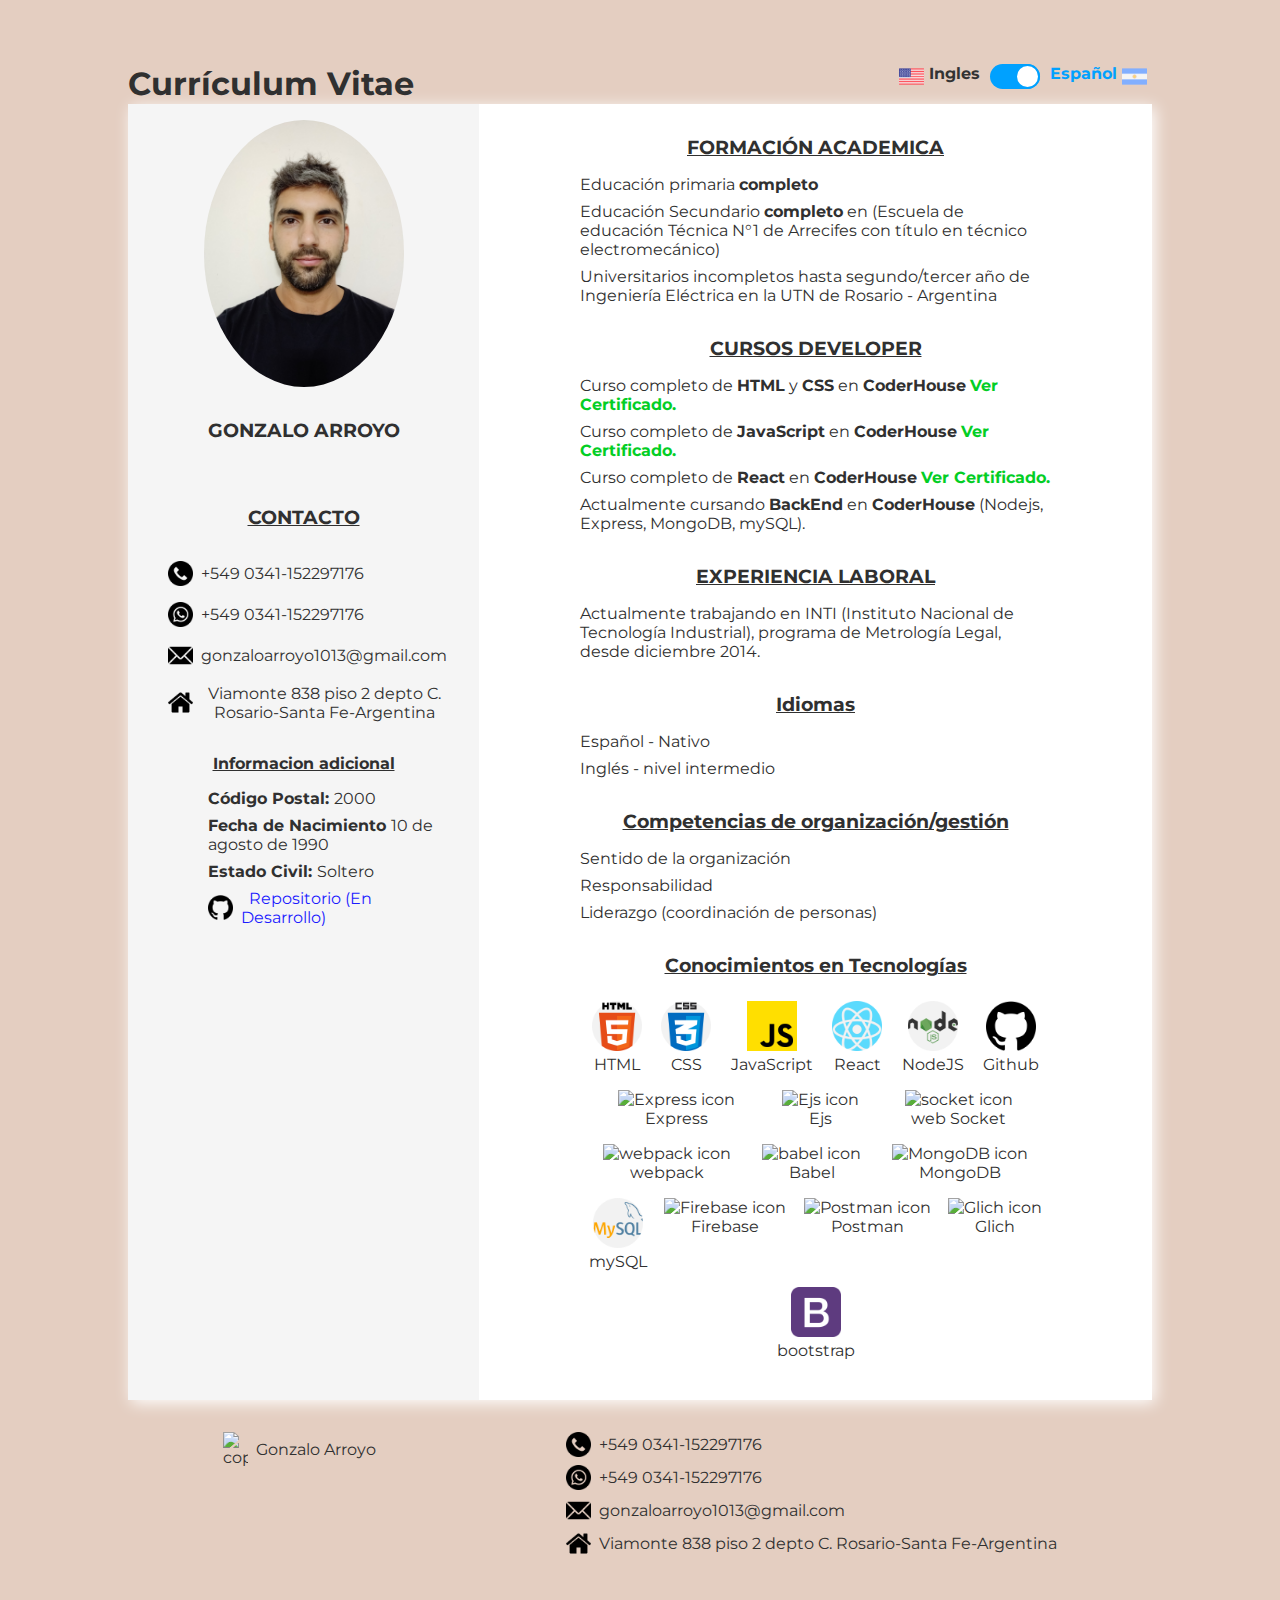
==== es/index.html @ c32cd2bb "Se agrego opcion idiomas" ====
<!DOCTYPE html>
<html lang="en">
<head>
    <meta charset="UTF-8">
    <meta http-equiv="X-UA-Compatible" content="IE=edge">
    <meta name="viewport" content="width=device-width, initial-scale=1.0">
    <title>CV G Arroyo</title>
    <link rel="stylesheet" href="../css/style.css">
    <link rel="preconnect" href="https://fonts.googleapis.com">
    <link rel="preconnect" href="https://fonts.gstatic.com" crossorigin>
    <link href="https://fonts.googleapis.com/css2?family=Montserrat&display=swap" rel="stylesheet">
</head>
<body class="body__cv">
    <header class="header">
        <h1 class="title"><a href="../index.html" class="link__page">Currículum Vitae</a></h1>
        <div class="language">
            <img src="../img/flag united-states.png" alt="flag-en">
            <span>Ingles</span>
            <input type="checkbox" class="check" checked>
            <span>Español</span>
            <img src="../img/flag argentina.png" alt="flag-es">
        </div>
    </header>
    <div class="container">
        <main class="container__contact">
            <figure>
                <img src="../img/gonza pretty.jpg" alt="img" class="img__profile"> 
            </figure>
            <h3 class="name">GONZALO ARROYO</h3>
            <div class="data__contact">
                <h3 class="sub__title">CONTACTO</h3>
                <figure class="container__figures">
                    <img src="../img/phone-call.png" alt="phone" class="icons">
                    <figcaption>+549 0341-152297176</figcaption>
                </figure>
                <figure class="container__figures">
                    <img src="../img/whatsapp.png" alt="whatsapp" class="icons">
                    <figcaption>+549 0341-152297176</figcaption>
                </figure>
                <figure class="container__figures">
                    <img src="../img/email.png" alt="email" class="icons">
                    <figcaption>gonzaloarroyo1013@gmail.com</figcaption>
                </figure>
                <figure class="container__figures">
                    <img src="../img/home.png" alt="direction" class="icons">
                    <figcaption>Viamonte 838 piso 2 depto C. Rosario-Santa Fe-Argentina</figcaption>
                </figure>
                <div class="more__info">
                    <h4>Informacion adicional</h4>
                    <div class="info">
                        <p><span>Código Postal: </span>2000</p>	
                        <p><span>Fecha de Nacimiento </span>10 de agosto de 1990</p>
                        <p><span>Estado Civil: </span>Soltero</p>
                        <div class="repositori">
                            <img src="../img/github.png" alt="github" class="icon__git">
                            <label><a href="https://github.com/Gonzalo1013/E-Commers.git">Repositorio (En Desarrollo)</a></label>
                        </div>
                    </div>
                </div>
            </div>
        </main>
        <section class="container__information">
            <div class="information">
                <div class="education"> 
                    <h3 class="sub__titles">FORMACIÓN ACADEMICA</h3>
                    <p>Educación primaria <span>completo</span></p>
                    <p>Educación Secundario <span>completo</span> en (Escuela de educación Técnica N°1 de Arrecifes con título en técnico electromecánico)</p>
                    <p>Universitarios incompletos hasta segundo/tercer año de Ingeniería Eléctrica en la UTN de Rosario - Argentina</p>
                    <h3 class="sub__titles">CURSOS DEVELOPER</h3>
                    <p>Curso completo de <span>HTML</span> y <span>CSS</span> en <span>CoderHouse</span>  <a class="link__certificate" href="../pages/es-developer.html">Ver Certificado.</a></p>
                    <p>Curso completo de <span>JavaScript</span> en <span>CoderHouse</span>  <a class="link__certificate" href="../pages/es-javascript.html">Ver Certificado.</a></p>
                    <p>Curso completo de <span>React</span> en <span>CoderHouse</span>  <a class="link__certificate" href="../pages/es-react.html">Ver Certificado.</a></p>
                    <p>Actualmente cursando <span>BackEnd</span> en <span>CoderHouse</span> (Nodejs, Express, MongoDB, mySQL).</p>
                </div>
                <div class="more__skins">
                    <div class="works">
                        <h3 class="sub__titles">EXPERIENCIA LABORAL</h3>
                        <p>Actualmente trabajando en <span>INTI</span> (Instituto Nacional de Tecnología Industrial), programa de  Metrología Legal, desde diciembre 2014.</p>
                    </div>
                    <div class="container__languages">
                        <h3 class="sub__titles">Idiomas</h3>
                        <p>Español - Nativo</p>
                        <p>Inglés - nivel intermedio</p>
                    </div>
                    <div class="container__competition">
                        <h3 class="sub__titles">Competencias de organización/gestión</h3>
                        <p>Sentido de la organización</p>
                        <p>Responsabilidad</p>
                        <p>Liderazgo (coordinación de personas)</p>
                    </div>
                </div>
                <div class="container__technologies">
                    <h3 class="sub__titles">Conocimientos en Tecnologías</h3>
                    <div class="container__icons">
                        <figure class="icon">
                            <img src="../img/html-5.png" alt="HTML5 icon">
                        <figcaption>HTML</figcaption>
                        </figure>
                        <figure class="icon">
                            <img src="../img/css.png" alt="CSS icon">
                            <figcaption>CSS</figcaption>
                        </figure>
                        <figure class="icon">
                            <img src="../img/js.png" alt="JavaScript icon">
                            <figcaption>JavaScript</figcaption>
                        </figure>
                        <figure class="icon">
                            <img src="../img/react.png" alt="React icon">
                            <figcaption>React</figcaption>
                        </figure>
                        <figure class="icon">
                            <img src="../img/nodejs.png" alt="Nodejs icon">
                            <figcaption>NodeJS</figcaption>
                        </figure>
                        <figure class="icon">
                            <img src="../img/github.png" alt="github icon">
                            <figcaption>Github</figcaption>
                        </figure>
                        <figure class="icon">
                            <img src="https://camo.githubusercontent.com/e8415d73a68fc6689f7582a0504ff0880a56f3d97e391e765079b8131c0dd65d/68747470733a2f2f6432656970397366336f6f3663322e636c6f756466726f6e742e6e65742f746167732f696d616765732f3030302f3030302f3335392f7371756172655f3235362f657870726573736a736c6f676f2e706e67" alt="Express icon">
                            <figcaption>Express</figcaption>
                        </figure>
                        <figure class="icon">
                            <img src="https://pbs.twimg.com/profile_images/2199543684/ejs_400x400.png" alt="Ejs icon">
                            <figcaption>Ejs</figcaption>
                        </figure>
                        <figure class="icon">
                            <img src="https://i0.wp.com/www.drouiz.com/wp-content/uploads/2018/09/connectivity.png?ssl=1" alt="socket icon">
                            <figcaption>web Socket</figcaption>
                        </figure>
                        <figure class="icon">
                            <img src="https://res.cloudinary.com/crunchbase-production/image/upload/c_lpad,h_256,w_256,f_auto,q_auto:eco,dpr_1/xjrq2dftkvmx9sipkiln" alt="webpack icon">
                            <figcaption>webpack</figcaption>
                        </figure>
                        <figure class="icon">
                            <img src="https://lh3.googleusercontent.com/Zyrm7fHj-nMxtWJULUSdENPy6JqPolkCELnSr4unngXjQdvKiRjkzQA8xvqt1maUxWXVxrQ7XCXU9Cn3w63TXl95-w=w128-h128-e365-rj-sc0x00ffffff" alt="babel icon">
                            <figcaption>Babel</figcaption>
                        </figure>
                        <figure class="icon"> 
                            <img src="https://colmenaenlanube.es/wp-content/uploads/2021/04/mongodb-compass.png" alt="MongoDB icon">
                            <figcaption>MongoDB</figcaption>
                        </figure>
                        <figure class="icon">
                            <img src="../img/mysql.png" alt="mySQL icon">
                            <figcaption>mySQL</figcaption>
                        </figure>
                        <figure class="icon">
                            <img src="https://s3.amazonaws.com/ionic-marketplace/demo-firebase-ionic-5/icon.png" alt="Firebase icon">
                            <figcaption>Firebase</figcaption>
                        </figure>
                        <figure class="icon">
                            <img src="https://res.cloudinary.com/crunchbase-production/image/upload/c_lpad,h_256,w_256,f_auto,q_auto:eco,dpr_1/z8zb2smxpm2idu5anl2h" alt="Postman icon">
                            <figcaption>Postman</figcaption>
                        </figure>
                        <figure class="icon">
                            <img src="https://res.cloudinary.com/crunchbase-production/image/upload/c_lpad,h_256,w_256,f_auto,q_auto:eco,dpr_1/c0rxhmekxtyetqkwubxb" alt="Glich icon">
                            <figcaption>Glich</figcaption>
                        </figure>
                        <figure class="icon">
                            <img src="../img/bootstrap.png" alt="bootstrap icon">
                            <figcaption>bootstrap</figcaption>
                        </figure>
                    </div>
                </div>
            </div>
        </section>
    </div>
    <footer class="footer">
        <div>
            <figure class="icon__copyrigth">
                <img src="https://upload.wikimedia.org/wikipedia/commons/thumb/b/b0/Copyright.svg/2048px-Copyright.svg.png" alt="copyrigth" class="img__copyrigth">
                <figcaption>Gonzalo Arroyo</figcaption>
            </figure>
        </div>
        <div>
            <figure class="icon__copyrigth">
                <img src="../img/phone-call.png" alt="phone" class="img__copyrigth">
                <figcaption>+549 0341-152297176</figcaption>
            </figure>
            <figure class="icon__copyrigth">
                <img src="../img/whatsapp.png" alt="whatsapp" class="img__copyrigth">
                <figcaption>+549 0341-152297176</figcaption>
            </figure>
            <figure class="icon__copyrigth">
                <img src="../img/email.png" alt="email" class="img__copyrigth">
                <figcaption>gonzaloarroyo1013@gmail.com</figcaption>
            </figure>
            <figure class="icon__copyrigth">
                <img src="../img/home.png" alt="direction" class="img__copyrigth">
                <figcaption>Viamonte 838 piso 2 depto C. Rosario-Santa Fe-Argentina</figcaption>
            </figure>
        </div>
    </footer>
    <script src="../js/app.js"></script>
</body>
</html>
---- css/style.css ----
*{
    margin: 0;
    padding: 0;
}
body{
    background-color: #E4CEC1;
    color: #303030;
    margin: 5% 10%;
    font-family: 'Montserrat', sans-serif;
}
/*------------------HEADER-------------*/
.header{
    display: flex;  
    justify-content: space-between;
}
.header .title .link__page{
    text-decoration: none;
    color: #303030;
    margin-bottom: 16px;
}
.header .title .link__page:hover{
    color: rgb(100, 216, 255);
}
.language{
    display:flex;
}
.language img{
    width: 25px;
    margin-bottom: 15px;
    margin-right: 5px;
    margin-left: 5px;
}
.language span:nth-of-type(1){
    color: #333;
    margin-right: 10px;
    font-weight: bold;
}
.language span:nth-of-type(2){
    color: #00a1ff;
    margin-left: 10px;
    font-weight: bold;  
}
.language .check{
   position: relative;
   width: 50px;
   height: 10px;
}
.language .check:before{
    content: '';
    width: 50px;
    height: 25px;
    background: #333;
    position: absolute;
    border-radius: 50px 50px;
    
}
.language .check:after{
    content:'';
    position: absolute;
    width: 25px;
    height: 25px;
    background-color: #fff;
    border-radius: 25px;
    border: solid 2px #333;
    box-sizing: border-box;
    transition: 0.25s;
}
.language .check:checked:after{
    left: 25px;
    border: 2px solid #00a1ff;
}
.language .check:checked:before{
    background-color: #00a1ff;
}



/*-+----------------INFORMATION CONTACT----------------*/
.container{
    display: flex;
    box-shadow: white 3px 3px 15px;
    
}
.container .container__contact{
    background-color: #f5f5f5;
}
.container .container__contact figure{
    display: flex;
    justify-content: center;
    text-align: center; 
    margin: 16px;
}
.container .container__contact figure .img__profile{
    width: 200px;
    border-radius: 50%;
}
.container__contact .data__contact{
    display: block;
    margin: 64px 16px ;
    overflow: hidden;
}
.container__contact .data__contact .container__figures{
    display: flex;
    justify-content: left;
    align-items: center;
    margin-bottom: 8px;
}
.container__contact .data__contact figure .icons{
    width: 25px;
    margin: 0px 8px;
}
.name{
    margin-top: 32px;
    font-style: underline;
    text-align: center;
}

.container__contact .data__contact .sub__title{
    text-align: center;
    text-decoration: underline;
    margin-bottom: 32px;
}
.more__info h4{
    text-align: center;
    margin: 32px 0px 16px 0px;
    text-decoration: underline  ;
}
.more__info .info{
    margin-left: 64px;
}
.more__info .info span{
    font-weight: bold;
}
.more__info .info p{
    margin-top: 8px;
}
/* LINK GITHUB */
.repositori{
    display: flex;
    align-items: center;
    margin-top: 8px;
}
.repositori .icon__git{
    width: 25px;
    margin-right: 8px;
}
.repositori a{
    text-decoration: none;
    color: rgb(28, 28, 255);
    padding: 8px;
}
.repositori a:hover{
    color: #fff;
    background-color: #000;
}


/*--------INFORMATION----------------*/
/*-------EDUCATION*--------*/

.container .container__information{
    background-color: #fff;
}
.information{
    margin: 32px 15%;

}
.information .education span{
    font-weight: bold;
}
.information .education  p{
    margin: 8px 0px;
}
.information .education .link__certificate{
    text-decoration: none;
    font-weight: bolder;
    color: #03ce25;
}
.information .education .link__certificate:hover{
    text-decoration: underline;
}
.container__information .information .more_skins p{
    font-weight: bolder;
}
.sub__titles{
    text-align: center;
    text-decoration: underline;
    margin: 32px 0px 16px 0px;
}
.container__icons{
    display: flex;
    flex-flow: row wrap;
}

body section .icon img{
    width: 50px;
}
/*------------WORK EXPERIENCE------------------*/
/*-------COMPETENCIAS------------*/
.container__competition p{
    margin-bottom: 8px;
}
/*-----------------LANGUAGES-------------*/
.container__languages p{
    margin-bottom: 8px;
}

/*---------------------TECHNOLOGIES-----------------*/
.container__technologies .container__icons{
    display: flex;
    flex-flow: wrap row;
    justify-content: space-evenly;
    text-align: center;
}
.container__technologies .container__icons .icon{
    margin: 8px;
}

/*----------------------FOOTER -------------------*/
.footer{
    display: flex;
    justify-content: space-around;
    margin-top: 32px;
}
.footer .icon__copyrigth{
    display: flex;
    align-items: center;
    margin-bottom: 8px;
}
.footer .icon__copyrigth .img__copyrigth{
    margin-right: 8px;
    width: 25px;
}
/*-------------------------PAGES----------------------------*/

.body__pages{
    background-color: #E4CEC1;
    color: #303030;
    margin: 5% 10%;
    font-family: 'Montserrat', sans-serif;
}
.body__pages .main__pages{
    text-align: center;
    margin-top: 32px;
}
.body__pages .main__pages .img__certificate{
    width: 100%;
}
.body__pages .button__to__cv{
    text-align: center;
    margin: 32px 0px;
}
.body__pages .button__to__cv .btn__back{
    width: 200px;
    border:solid balck;
}
.body__pages .button__to__cv .link__btn{
    text-decoration: none;
    color: #000;
}

/*----------------MEDIA QUERYS-------------*/

@media screen and (max-width: 768px){
    .container{
        display: flex;
        flex-direction: column;        
    }
    .footer{
        display: flex;
        flex-direction: column;
    }
    .container__contact .data__contact{
        margin: 32px 0px ;
        overflow-x: scroll;
    }
}
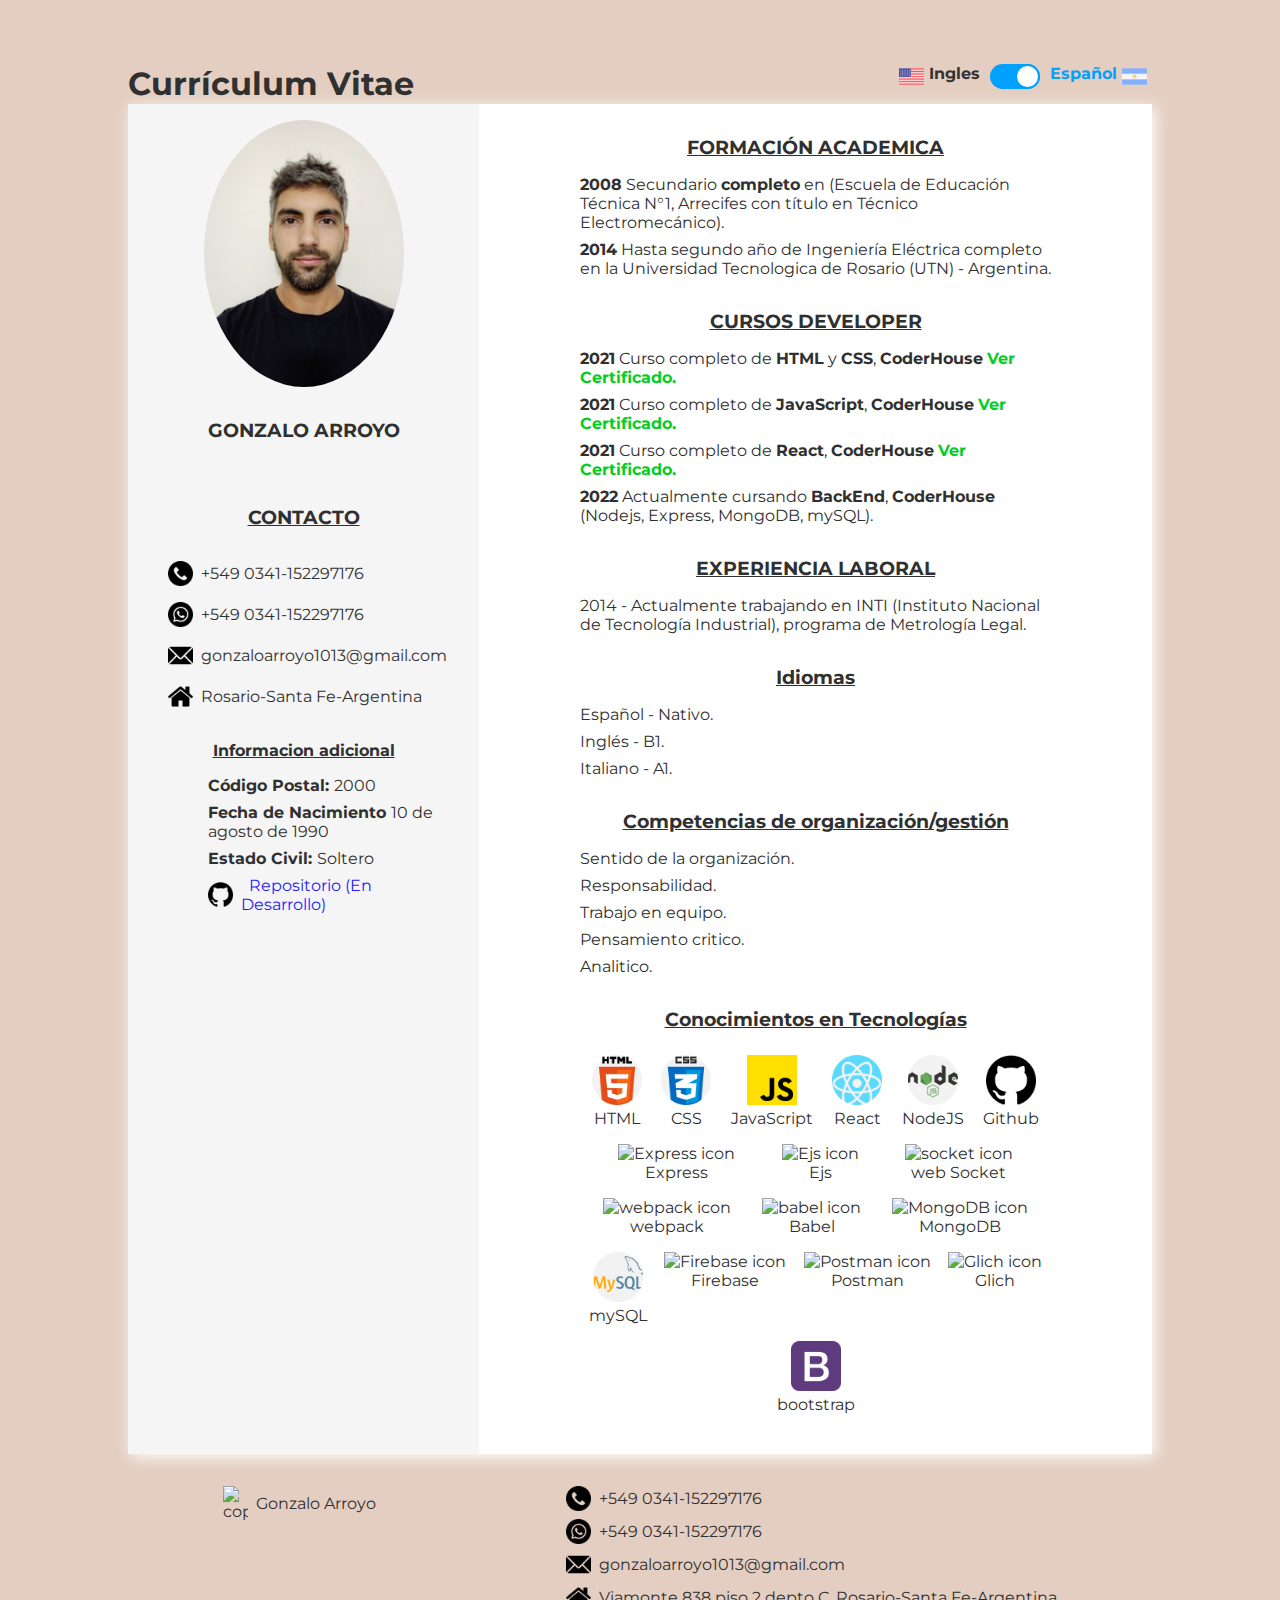
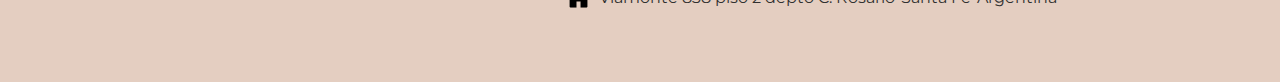
==== commit 385314f0: "Arreglos ortograficos" ====
--- a/es/index.html
+++ b/es/index.html
@@ -43,7 +43,7 @@
                 </figure>
                 <figure class="container__figures">
                     <img src="../img/home.png" alt="direction" class="icons">
-                    <figcaption>Viamonte 838 piso 2 depto C. Rosario-Santa Fe-Argentina</figcaption>
+                    <figcaption>Rosario-Santa Fe-Argentina</figcaption>
                 </figure>
                 <div class="more__info">
                     <h4>Informacion adicional</h4>
@@ -63,30 +63,33 @@
             <div class="information">
                 <div class="education"> 
                     <h3 class="sub__titles">FORMACIÓN ACADEMICA</h3>
-                    <p>Educación primaria <span>completo</span></p>
-                    <p>Educación Secundario <span>completo</span> en (Escuela de educación Técnica N°1 de Arrecifes con título en técnico electromecánico)</p>
-                    <p>Universitarios incompletos hasta segundo/tercer año de Ingeniería Eléctrica en la UTN de Rosario - Argentina</p>
+                    <!-- <p>Educación primaria <span>completo</span></p> -->
+                    <p><span>2008</span> Secundario <span>completo</span> en (Escuela de Educación Técnica N°1, Arrecifes con título en Técnico Electromecánico).</p>
+                    <p><span>2014</span> Hasta segundo año de Ingeniería Eléctrica completo en la Universidad Tecnologica de Rosario (UTN) - Argentina.</p>
                     <h3 class="sub__titles">CURSOS DEVELOPER</h3>
-                    <p>Curso completo de <span>HTML</span> y <span>CSS</span> en <span>CoderHouse</span>  <a class="link__certificate" href="../pages/es-developer.html">Ver Certificado.</a></p>
-                    <p>Curso completo de <span>JavaScript</span> en <span>CoderHouse</span>  <a class="link__certificate" href="../pages/es-javascript.html">Ver Certificado.</a></p>
-                    <p>Curso completo de <span>React</span> en <span>CoderHouse</span>  <a class="link__certificate" href="../pages/es-react.html">Ver Certificado.</a></p>
-                    <p>Actualmente cursando <span>BackEnd</span> en <span>CoderHouse</span> (Nodejs, Express, MongoDB, mySQL).</p>
+                    <p><span>2021</span> Curso completo de <span>HTML</span> y <span>CSS</span>, <span>CoderHouse</span>  <a class="link__certificate" href="../pages/es-developer.html">Ver Certificado.</a></p>
+                    <p><span>2021</span> Curso completo de <span>JavaScript</span>, <span>CoderHouse</span>  <a class="link__certificate" href="../pages/es-javascript.html">Ver Certificado.</a></p>
+                    <p><span>2021</span> Curso completo de <span>React</span>, <span>CoderHouse</span>  <a class="link__certificate" href="../pages/es-react.html">Ver Certificado.</a></p>
+                    <p><span>2022</span> Actualmente cursando <span>BackEnd</span>, <span>CoderHouse</span> (Nodejs, Express, MongoDB, mySQL).</p>
                 </div>
                 <div class="more__skins">
                     <div class="works">
                         <h3 class="sub__titles">EXPERIENCIA LABORAL</h3>
-                        <p>Actualmente trabajando en <span>INTI</span> (Instituto Nacional de Tecnología Industrial), programa de  Metrología Legal, desde diciembre 2014.</p>
+                        <p>2014 - Actualmente trabajando en <span>INTI</span> (Instituto Nacional de Tecnología Industrial), programa de  Metrología Legal.</p>
                     </div>
                     <div class="container__languages">
                         <h3 class="sub__titles">Idiomas</h3>
-                        <p>Español - Nativo</p>
-                        <p>Inglés - nivel intermedio</p>
+                        <p>Español - Nativo.</p>
+                        <p>Inglés - B1.</p>
+                        <P>Italiano - A1.</P>
                     </div>
                     <div class="container__competition">
                         <h3 class="sub__titles">Competencias de organización/gestión</h3>
-                        <p>Sentido de la organización</p>
-                        <p>Responsabilidad</p>
-                        <p>Liderazgo (coordinación de personas)</p>
+                        <p>Sentido de la organización.</p>
+                        <p>Responsabilidad.</p>
+                        <p>Trabajo en equipo.</p>
+                        <p>Pensamiento critico.</p>
+                        <p>Analitico.</p>
                     </div>
                 </div>
                 <div class="container__technologies">
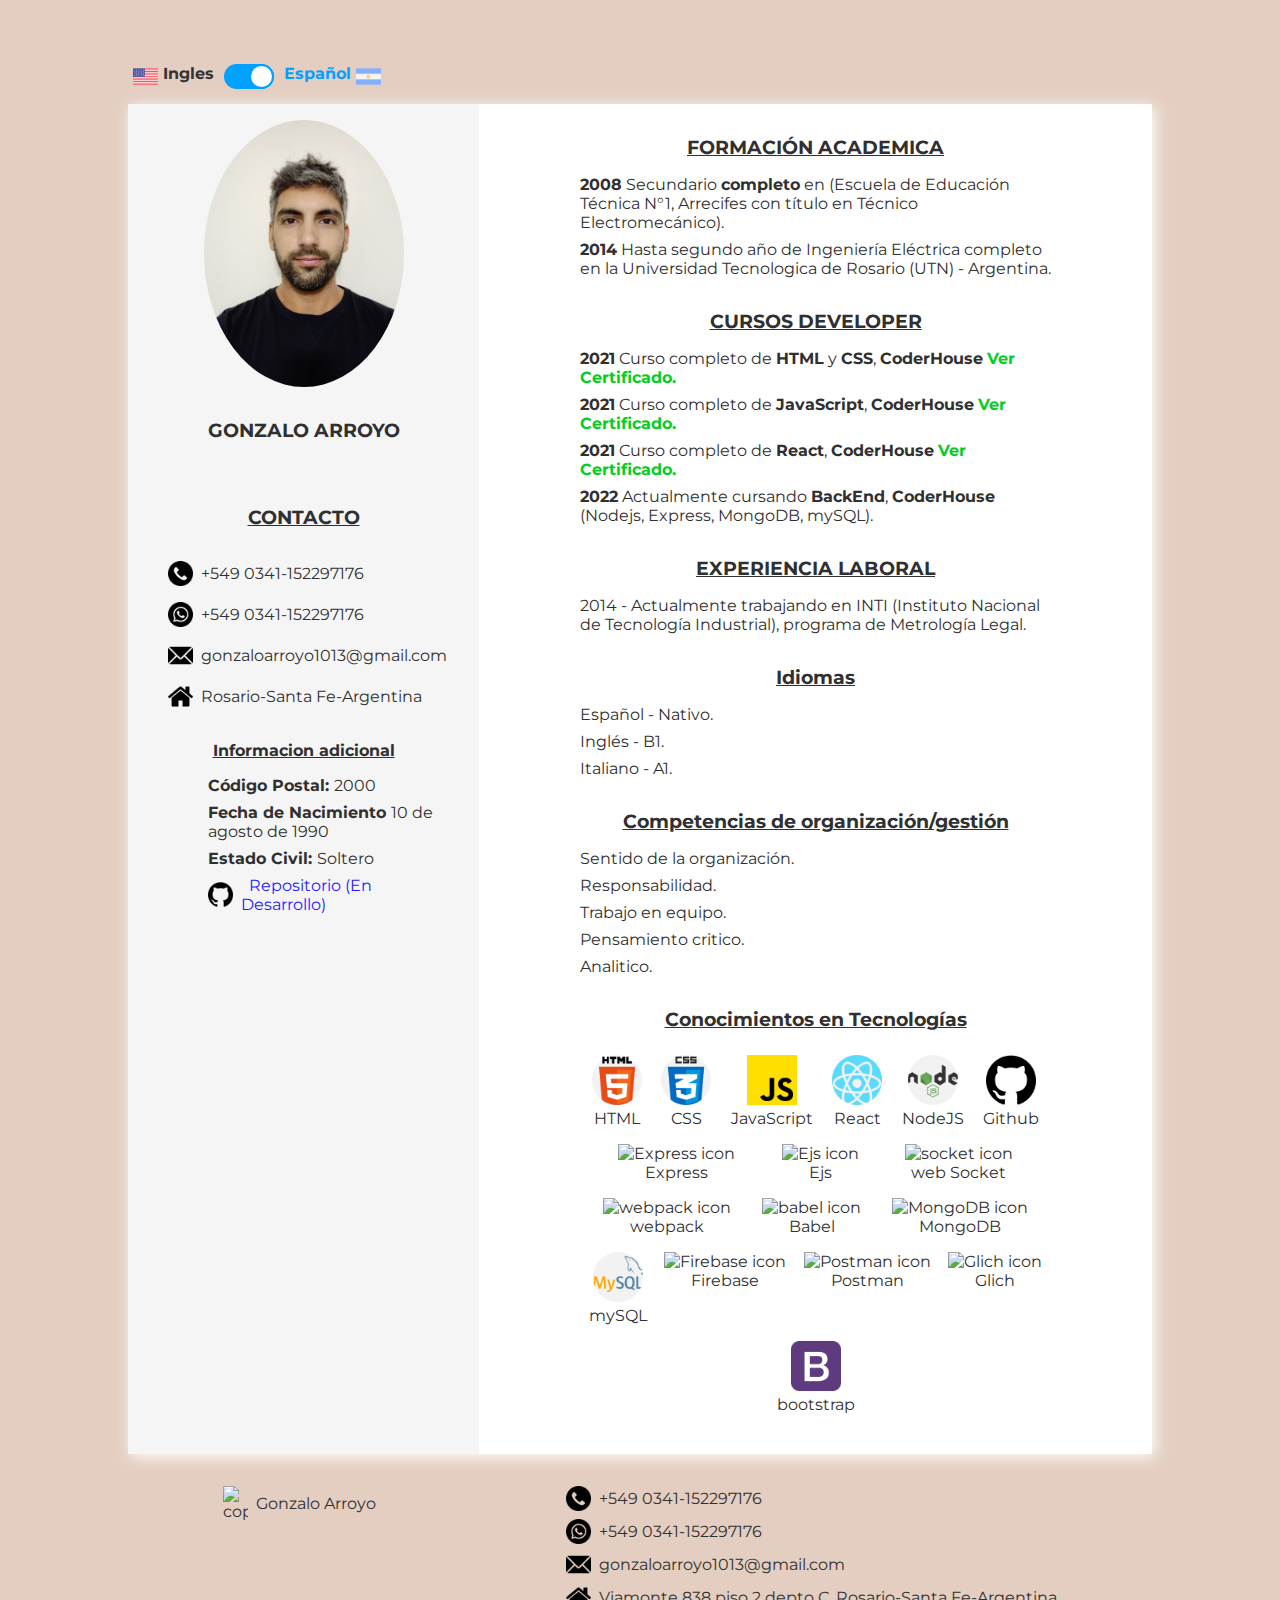
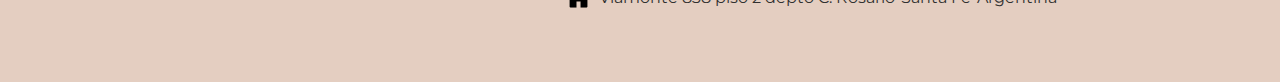
==== commit 6ede1099: "Se saco h1 curriculum" ====
--- a/es/index.html
+++ b/es/index.html
@@ -4,7 +4,8 @@
     <meta charset="UTF-8">
     <meta http-equiv="X-UA-Compatible" content="IE=edge">
     <meta name="viewport" content="width=device-width, initial-scale=1.0">
-    <title>CV G Arroyo</title>
+    <title>CV G. Arroyo</title>
+    <link rel="shortcut icon" href="../img/man.png" type="image/x-icon">
     <link rel="stylesheet" href="../css/style.css">
     <link rel="preconnect" href="https://fonts.googleapis.com">
     <link rel="preconnect" href="https://fonts.gstatic.com" crossorigin>
@@ -12,7 +13,7 @@
 </head>
 <body class="body__cv">
     <header class="header">
-        <h1 class="title"><a href="../index.html" class="link__page">Currículum Vitae</a></h1>
+        <!-- <h1 class="title"><a href="../index.html" class="link__page">Currículum Vitae</a></h1> -->
         <div class="language">
             <img src="../img/flag united-states.png" alt="flag-en">
             <span>Ingles</span>
--- a/css/style.css
+++ b/css/style.css
@@ -256,7 +256,8 @@
 }
 .body__pages .button__to__cv .link__btn{
     text-decoration: none;
-    color: #000;
+    color: #fff;
+    font-weight: bold;
 }
 
 /*----------------MEDIA QUERYS-------------*/
@@ -264,7 +265,7 @@
 @media screen and (max-width: 768px){
     .container{
         display: flex;
-        flex-direction: column;        
+        flex-direction: column;       
     }
     .footer{
         display: flex;
@@ -274,4 +275,20 @@
         margin: 32px 0px ;
         overflow-x: scroll;
     }
+}
+@media screen and (max-width: 520px){
+    body{
+        margin: 1% 2%;
+    }
+    .header{
+        display: flex;
+        flex-direction: column;
+        justify-content: center;
+    }
+    .header .title{
+        font-size: 1.2em;
+    }
+    .header span{
+        font-size: 1em;
+    }
 }